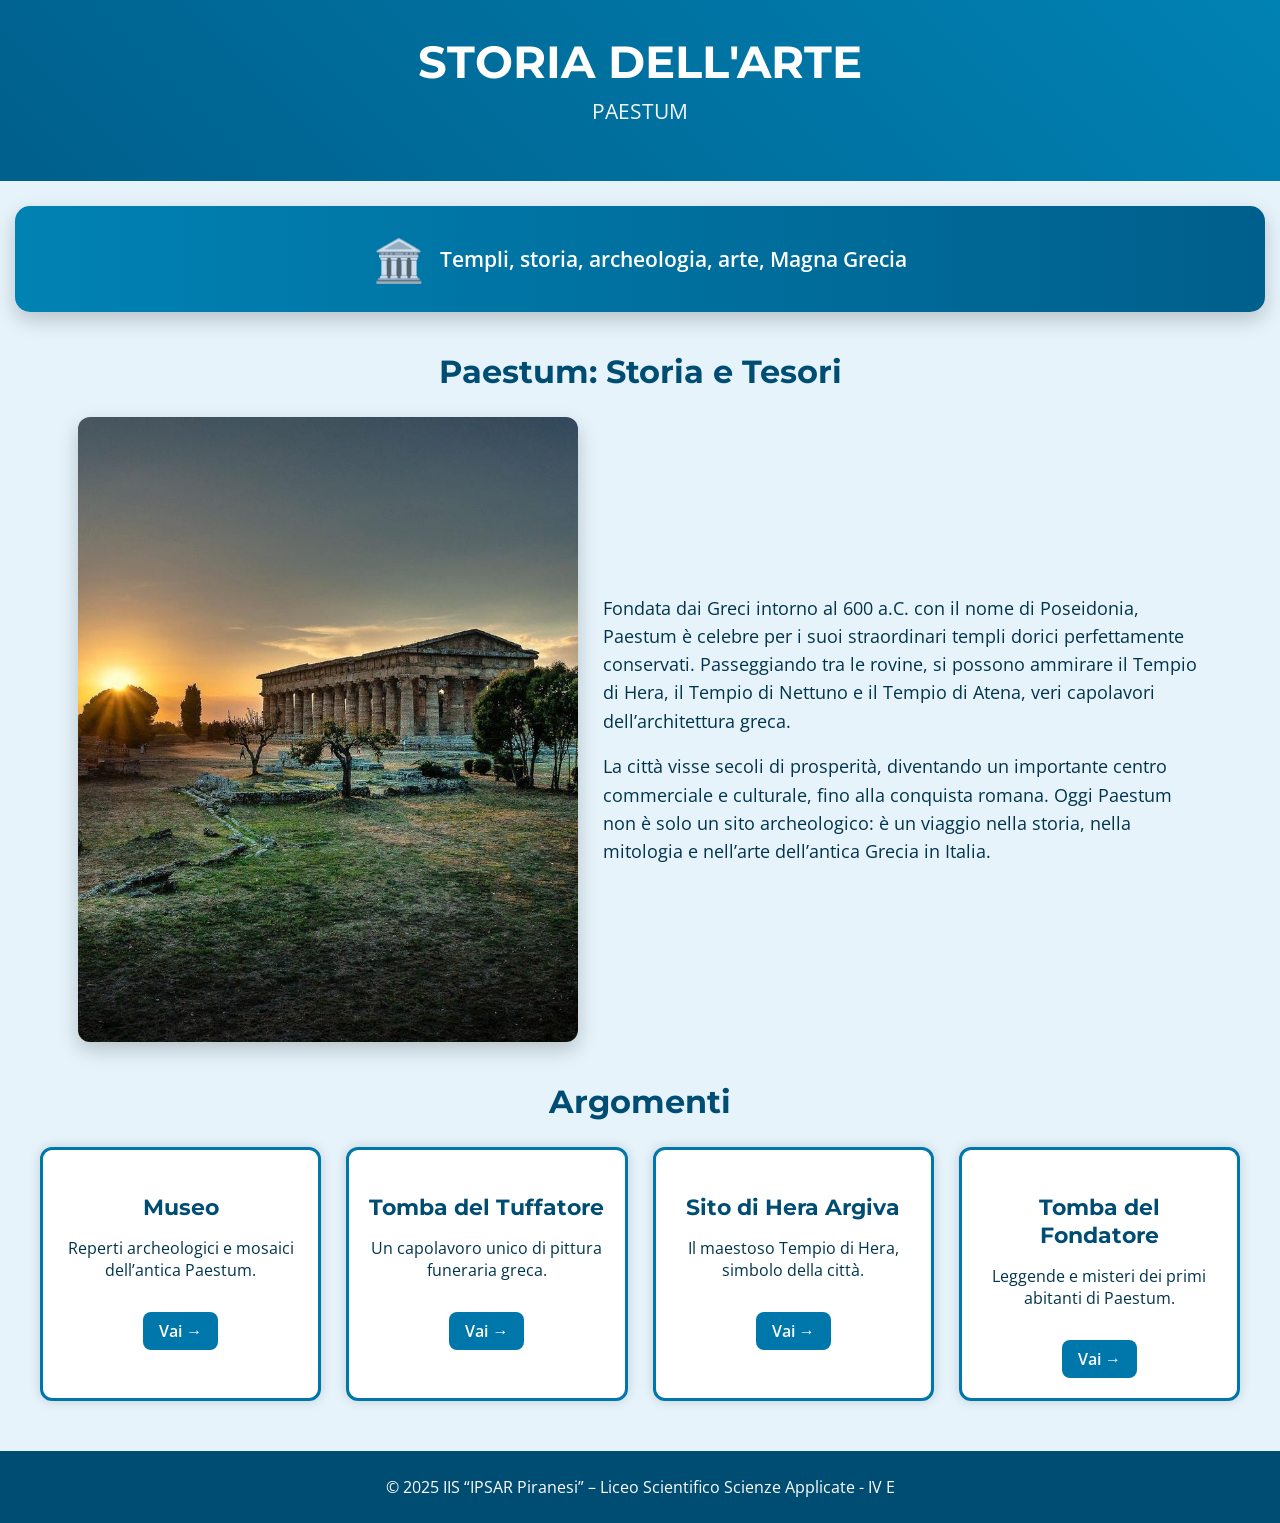
==== index.html @ f509b73d "Add files via upload" ====
<!DOCTYPE html>
<html lang="it">
<head>
    <meta charset="UTF-8">
    <title>Home – Paestum | Liceo Scientifico Scienze Applicate 4E</title>

    <!-- Font -->
    <link href="https://fonts.googleapis.com/css2?family=Montserrat:wght@600;700&family=Open+Sans:wght@400;600&display=swap" rel="stylesheet">

    <style>

        body {
            margin: 0;
            background: #e6f3fb;
            font-family: 'Open Sans', sans-serif;
            color: #333;
        }

        /* ==================== HEADER ==================== */
        header {
            background: linear-gradient(45deg, #005F8C, #0082B3);
            padding: 35px;
            text-align: center;
            color: white;
        }

        header h1 {
            margin: 0;
            font-size: 2.8em;
            font-family: 'Montserrat', sans-serif;
            font-weight: 700;
        }

        header p {
            margin-top: 8px;
            font-size: 1.3em;
            opacity: 0.95;
        }

        /* ==================== HERO BAR ==================== */
        .hero {
            background: linear-gradient(90deg, #0082B3, #005F8C);
            padding: 25px 25px;
            text-align: center;
            font-size: 1.3em;
            font-weight: 600;
            border-radius: 15px;
            box-shadow: 0 8px 20px rgba(0,0,0,0.2);
            margin: 25px auto;
            max-width: 1200px;
            display: flex;
            align-items: center;
            justify-content: center;
            gap: 15px;
            color: white;
        }

        .hero-icon {
            font-size: 2em;
        }

        /* ==================== NAVBAR ==================== */
        nav {
            background: #0077AA;
            padding: 12px;
            text-align: center;
        }

        nav a {
            margin: 0 10px;
            padding: 7px 14px;
            text-decoration: none;
            font-weight: 600;
            color: white;
            border-radius: 5px;
            display: inline-block;
            transition: transform 0.2s ease, background 0.25s, box-shadow 0.25s;
        }

        nav a:hover {
            background: #005F8C;
            transform: scale(1.12);
            box-shadow: 0 0 6px rgba(0,0,0,.25);
        }

        nav a.active {
            background: #004D73;
            transform: scale(1.12);
            box-shadow: 0 0 6px rgba(0,0,0,.3);
        }

        /* ==================== SEZIONI ==================== */
        .section-container {
            max-width: 1200px;
            margin: 40px auto;
            padding: 0 15px;
        }

        .sections-grid {
            display: grid;
            grid-template-columns: repeat(auto-fit, minmax(260px, 1fr));
            gap: 25px;
        }

        .section-card {
            background: white;
            padding: 20px;
            border-radius: 12px;
            border: 3px solid #0077AA;
            box-shadow: 0 0 12px rgba(0,0,0,.15);
            text-align: center;
            transition: transform .25s, box-shadow .25s;
        }

        .section-card:hover {
            transform: translateY(-6px);
            box-shadow: 0 12px 20px rgba(0,0,0,.25);
        }

        .section-card h3 {
            margin-bottom: 10px;
            font-size: 1.4em;
            font-family: 'Montserrat', sans-serif;
            color: #004D73;
        }

        .section-card p {
            font-size: 1em;
            color: #00344d;
        }

        .section-card a {
            display: inline-block;
            margin-top: 15px;
            background: #0077AA;
            color: white;
            padding: 8px 16px;
            border-radius: 8px;
            text-decoration: none;
            font-weight: 600;
            transition: background .25s, transform .25s;
        }

        .section-card a:hover {
            background: #005F8C;
            transform: scale(1.08);
        }

        /* ==================== FOOTER ==================== */
        footer {
            background: #004D73;
            color: white;
            text-align: center;
            padding: 25px;
            margin-top: 50px;
        }

    </style>
</head>

<body>

<header>
    <h1>STORIA DELL'ARTE</h1>
    <p>PAESTUM</p>
</header>

<div class="hero">
    <span class="hero-icon">🏛️</span>
    Templi, storia, archeologia, arte, Magna Grecia
</div>



<!-- ================= STORIA E IMMAGINE================== -->
<div class="section-container">
    <h2 style="text-align:center; font-family:Montserrat; font-size:2em; color:#004D73;">
        Paestum: Storia e Tesori
    </h2>
    <div style="display:flex; flex-wrap:wrap; gap:25px; align-items:center; justify-content:center; margin-top:20px;">
        <img src="paestum.jpg" alt="Veduta dei templi di Paestum" class="paestum-img" style="max-width:500px; width:100%; border-radius:12px; box-shadow:0 8px 20px rgba(0,0,0,0.2);">
        <div style="max-width:600px; font-size:1.1em; color:#00344d; line-height:1.6;">
            <p>Fondata dai Greci intorno al 600 a.C. con il nome di Poseidonia, Paestum è celebre per i suoi straordinari templi dorici perfettamente conservati. Passeggiando tra le rovine, si possono ammirare il Tempio di Hera, il Tempio di Nettuno e il Tempio di Atena, veri capolavori dell’architettura greca.</p>
            <p>La città visse secoli di prosperità, diventando un importante centro commerciale e culturale, fino alla conquista romana. Oggi Paestum non è solo un sito archeologico: è un viaggio nella storia, nella mitologia e nell’arte dell’antica Grecia in Italia.</p>
        </div>
    </div>
</div>



<!-- ==================== MAIN SECTIONS ==================== -->
<div class="section-container">
    <h2 style="text-align:center; font-family:Montserrat; font-size:2em; color:#004D73;">
        Argomenti
    </h2>

    <div class="sections-grid">

        <div class="section-card">
            <h3>Museo</h3>
            <p>Reperti archeologici e mosaici dell’antica Paestum.</p>
            <a href="Museo.html">Vai →</a>
        </div>
        <div class="section-card">
            <h3>Tomba del Tuffatore</h3>
            <p>Un capolavoro unico di pittura funeraria greca.</p>
            <a href="Tuffatore.html">Vai →</a>
        </div>

        <div class="section-card">
            <h3>Sito di Hera Argiva</h3>
            <p>Il maestoso Tempio di Hera, simbolo della città.</p>
            <a href="SitodiHera.html">Vai →</a>
        </div>

        <div class="section-card">
            <h3>Tomba del Fondatore</h3>
            <p>Leggende e misteri dei primi abitanti di Paestum.</p>
            <a href="Fondatore.html">Vai →</a>
        </div>


    </div>
</div>

<footer>
    © 2025 IIS “IPSAR Piranesi” – Liceo Scientifico Scienze Applicate -  IV E
</footer>

</body>
</html>
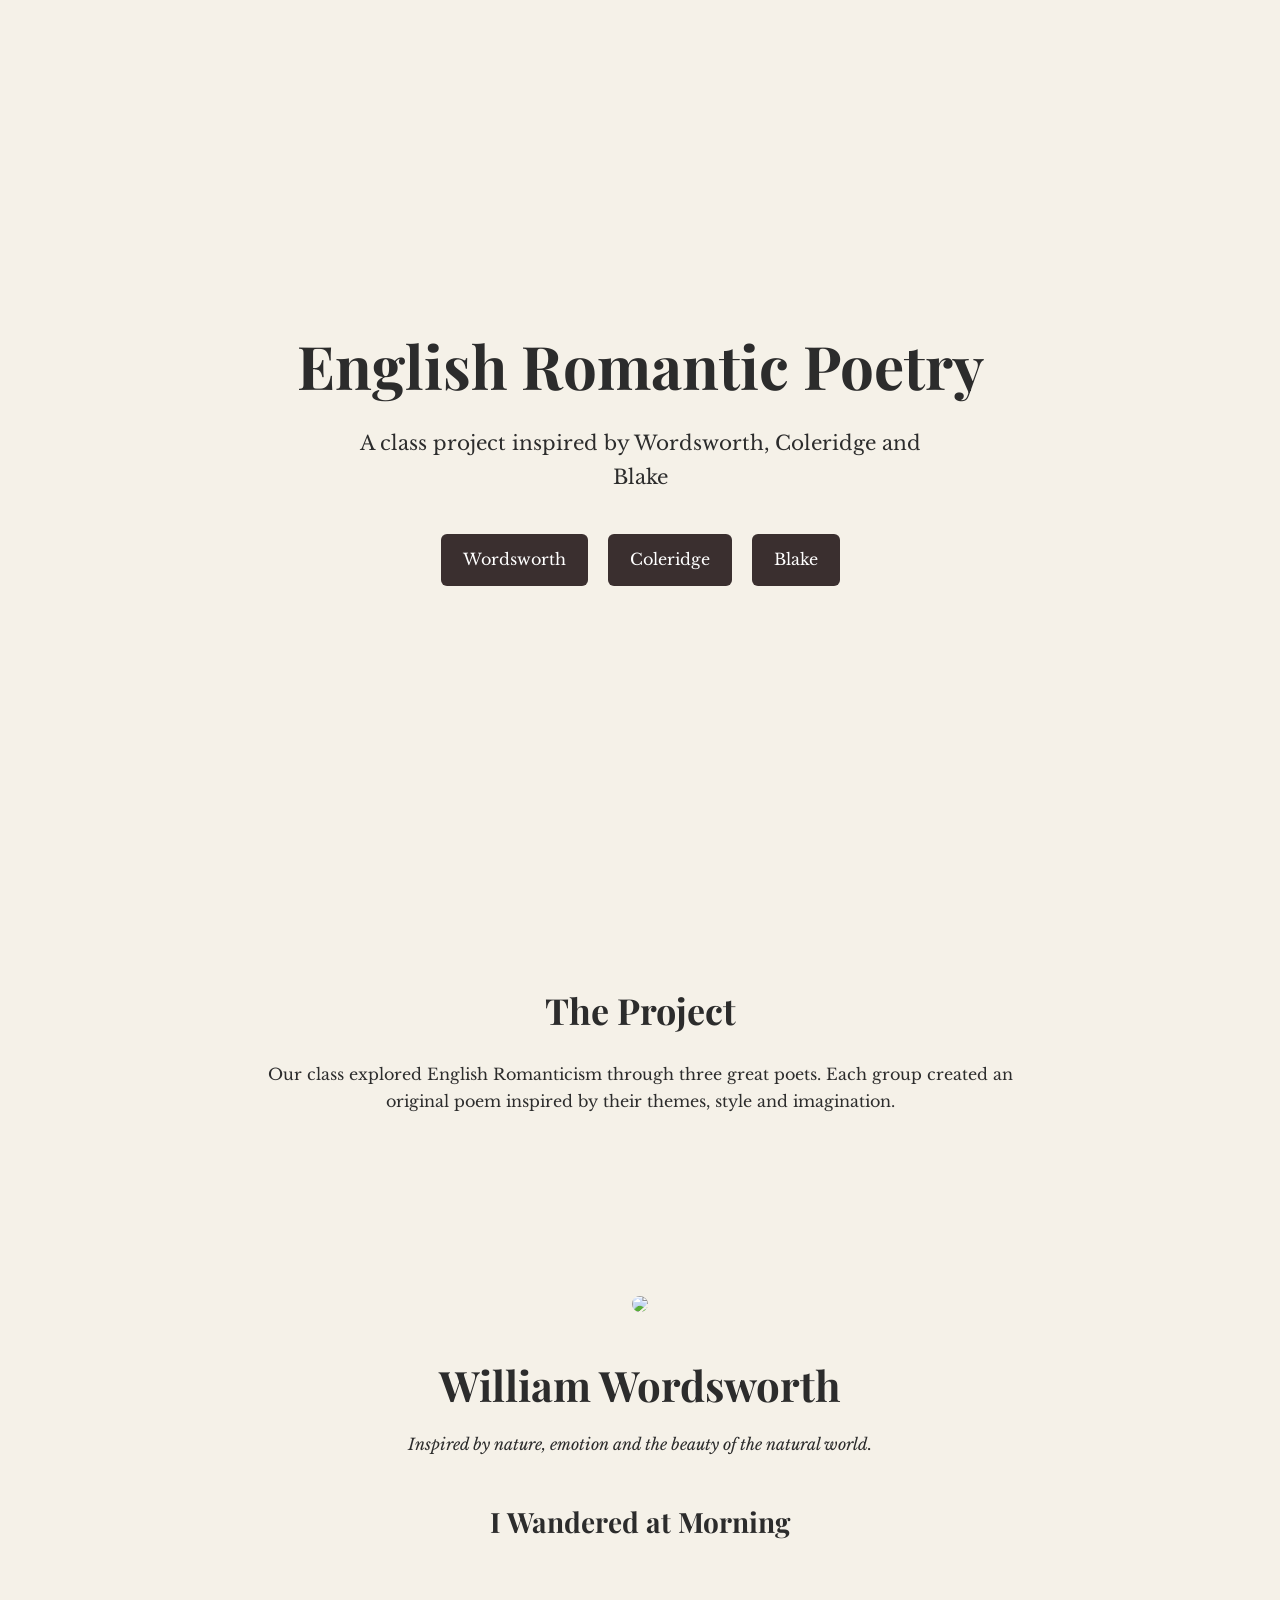
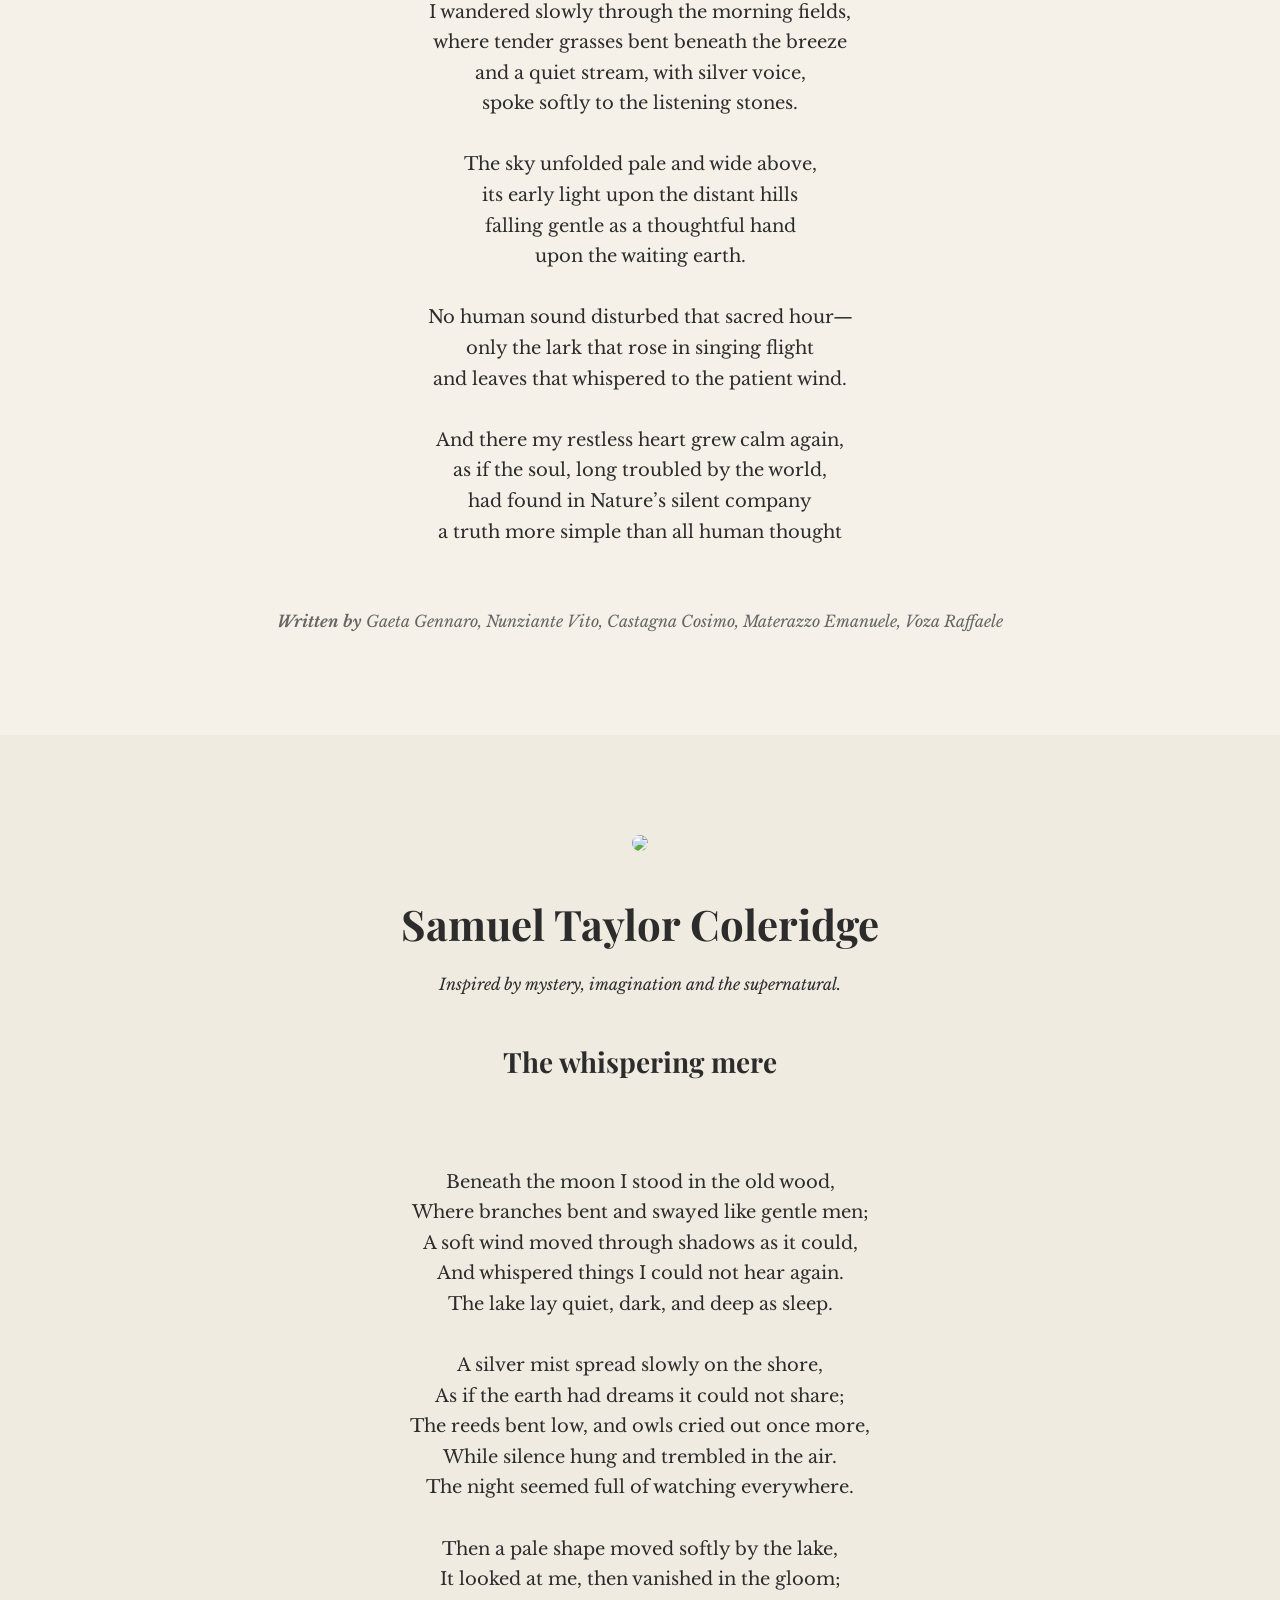
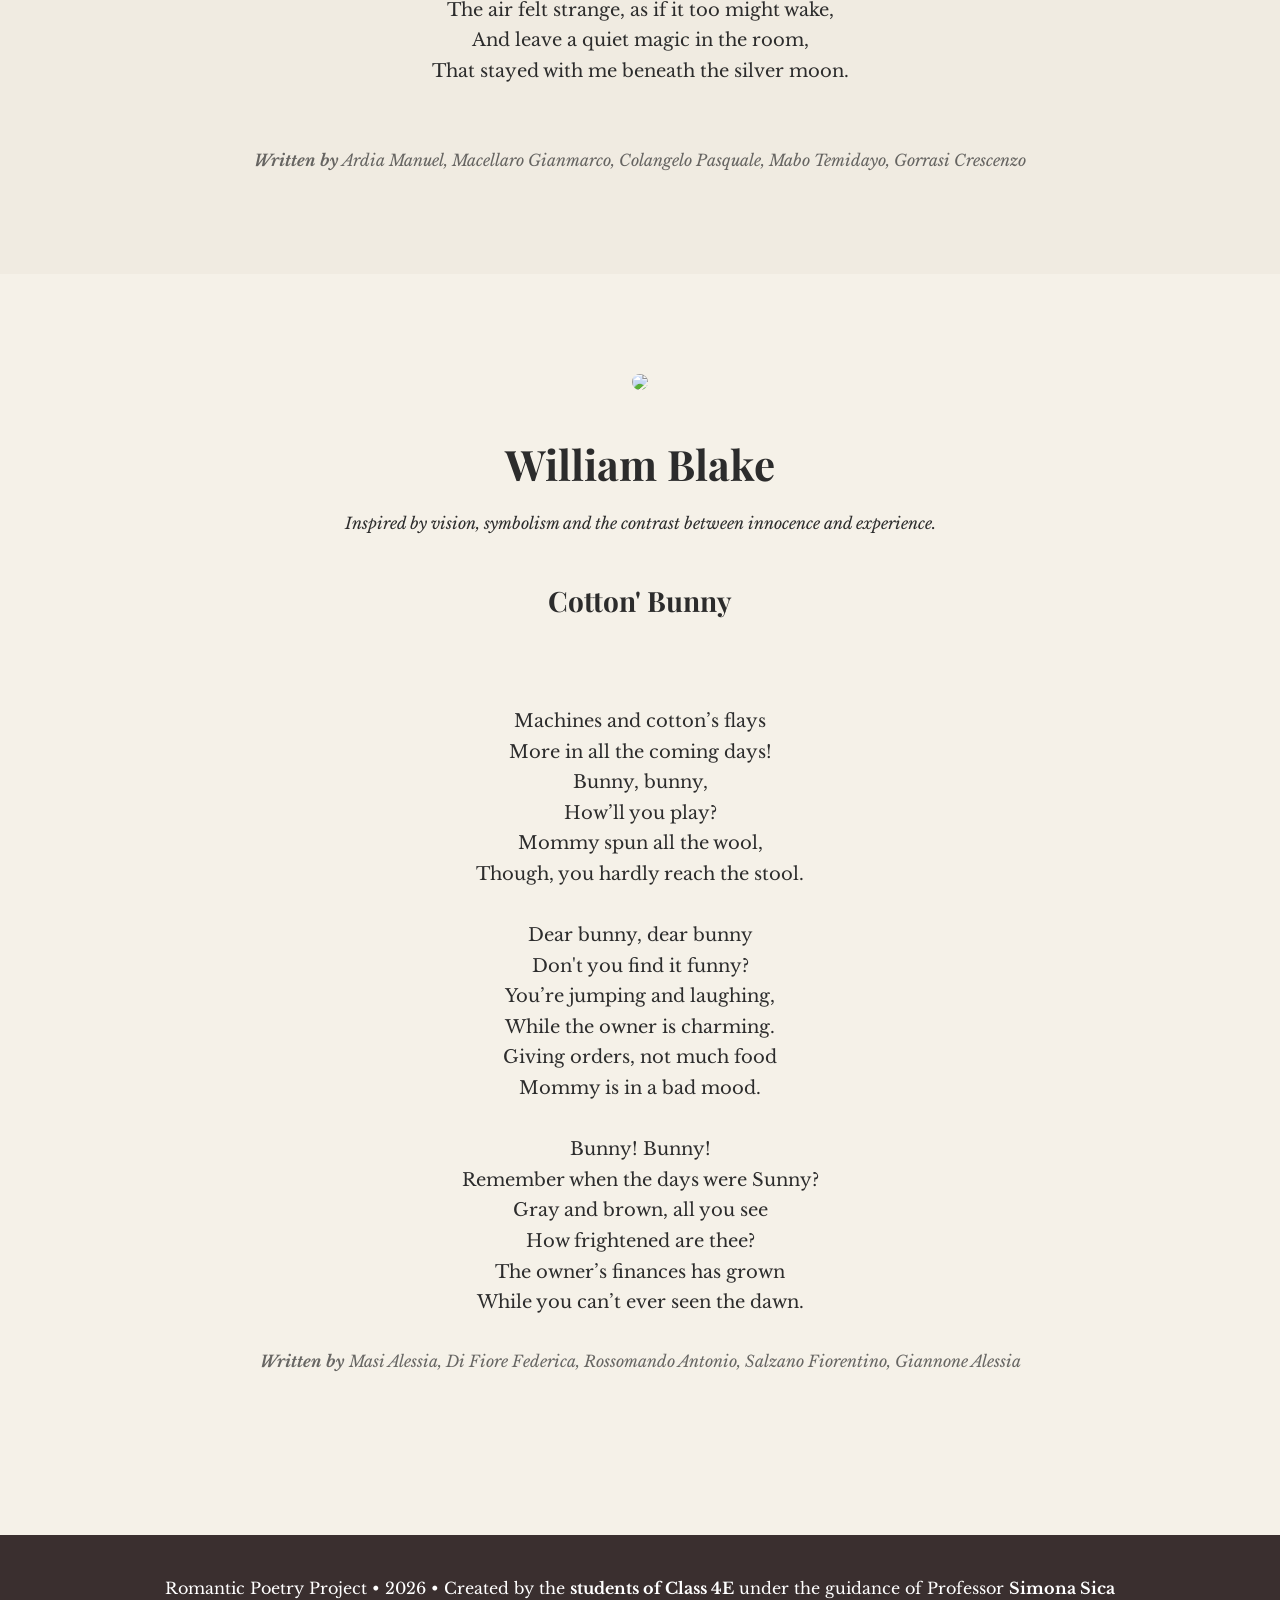
==== commit 6982d083: "index.html" ====
--- a/index.html
+++ b/index.html
@@ -1,233 +1,177 @@
 <!DOCTYPE html>
-<html lang="it">
+<html lang="en">
+
 <head>
-    <meta charset="UTF-8">
-    <title>Home – Paestum | Liceo Scientifico Scienze Applicate 4E</title>
 
-    <!-- Font -->
-    <link href="https://fonts.googleapis.com/css2?family=Montserrat:wght@600;700&family=Open+Sans:wght@400;600&display=swap" rel="stylesheet">
+<meta charset="UTF-8">
+<meta name="viewport" content="width=device-width, initial-scale=1.0">
 
-    <style>
+<title>Romantic Poetry Project</title>
 
-        body {
-            margin: 0;
-            background: #e6f3fb;
-            font-family: 'Open Sans', sans-serif;
-            color: #333;
-        }
+<link rel="stylesheet" href="style.css">
 
-        /* ==================== HEADER ==================== */
-        header {
-            background: linear-gradient(45deg, #005F8C, #0082B3);
-            padding: 35px;
-            text-align: center;
-            color: white;
-        }
-
-        header h1 {
-            margin: 0;
-            font-size: 2.8em;
-            font-family: 'Montserrat', sans-serif;
-            font-weight: 700;
-        }
-
-        header p {
-            margin-top: 8px;
-            font-size: 1.3em;
-            opacity: 0.95;
-        }
-
-        /* ==================== HERO BAR ==================== */
-        .hero {
-            background: linear-gradient(90deg, #0082B3, #005F8C);
-            padding: 25px 25px;
-            text-align: center;
-            font-size: 1.3em;
-            font-weight: 600;
-            border-radius: 15px;
-            box-shadow: 0 8px 20px rgba(0,0,0,0.2);
-            margin: 25px auto;
-            max-width: 1200px;
-            display: flex;
-            align-items: center;
-            justify-content: center;
-            gap: 15px;
-            color: white;
-        }
-
-        .hero-icon {
-            font-size: 2em;
-        }
-
-        /* ==================== NAVBAR ==================== */
-        nav {
-            background: #0077AA;
-            padding: 12px;
-            text-align: center;
-        }
-
-        nav a {
-            margin: 0 10px;
-            padding: 7px 14px;
-            text-decoration: none;
-            font-weight: 600;
-            color: white;
-            border-radius: 5px;
-            display: inline-block;
-            transition: transform 0.2s ease, background 0.25s, box-shadow 0.25s;
-        }
-
-        nav a:hover {
-            background: #005F8C;
-            transform: scale(1.12);
-            box-shadow: 0 0 6px rgba(0,0,0,.25);
-        }
-
-        nav a.active {
-            background: #004D73;
-            transform: scale(1.12);
-            box-shadow: 0 0 6px rgba(0,0,0,.3);
-        }
-
-        /* ==================== SEZIONI ==================== */
-        .section-container {
-            max-width: 1200px;
-            margin: 40px auto;
-            padding: 0 15px;
-        }
-
-        .sections-grid {
-            display: grid;
-            grid-template-columns: repeat(auto-fit, minmax(260px, 1fr));
-            gap: 25px;
-        }
-
-        .section-card {
-            background: white;
-            padding: 20px;
-            border-radius: 12px;
-            border: 3px solid #0077AA;
-            box-shadow: 0 0 12px rgba(0,0,0,.15);
-            text-align: center;
-            transition: transform .25s, box-shadow .25s;
-        }
-
-        .section-card:hover {
-            transform: translateY(-6px);
-            box-shadow: 0 12px 20px rgba(0,0,0,.25);
-        }
-
-        .section-card h3 {
-            margin-bottom: 10px;
-            font-size: 1.4em;
-            font-family: 'Montserrat', sans-serif;
-            color: #004D73;
-        }
-
-        .section-card p {
-            font-size: 1em;
-            color: #00344d;
-        }
-
-        .section-card a {
-            display: inline-block;
-            margin-top: 15px;
-            background: #0077AA;
-            color: white;
-            padding: 8px 16px;
-            border-radius: 8px;
-            text-decoration: none;
-            font-weight: 600;
-            transition: background .25s, transform .25s;
-        }
-
-        .section-card a:hover {
-            background: #005F8C;
-            transform: scale(1.08);
-        }
-
-        /* ==================== FOOTER ==================== */
-        footer {
-            background: #004D73;
-            color: white;
-            text-align: center;
-            padding: 25px;
-            margin-top: 50px;
-        }
-
-    </style>
 </head>
 
 <body>
 
 <header>
-    <h1>STORIA DELL'ARTE</h1>
-    <p>PAESTUM</p>
+
+<h1>English Romantic Poetry</h1>
+
+<p>A class project inspired by Wordsworth, Coleridge and Blake</p>
+
+<div class="nav-buttons">
+
+<a href="#wordsworth">Wordsworth</a>
+<a href="#coleridge">Coleridge</a>
+<a href="#blake">Blake</a>
+
+</div>
+
 </header>
 
-<div class="hero">
-    <span class="hero-icon">🏛️</span>
-    Templi, storia, archeologia, arte, Magna Grecia
-</div>
+
+<section class="intro">
+
+<h2>The Project</h2>
+
+<p>
+Our class explored English Romanticism through three great poets.
+Each group created an original poem inspired by their themes,
+style and imagination.
+</p>
+
+</section>
 
 
+<section id="wordsworth" class="poet-section">
 
-<!-- ================= STORIA E IMMAGINE================== -->
-<div class="section-container">
-    <h2 style="text-align:center; font-family:Montserrat; font-size:2em; color:#004D73;">
-        Paestum: Storia e Tesori
-    </h2>
-    <div style="display:flex; flex-wrap:wrap; gap:25px; align-items:center; justify-content:center; margin-top:20px;">
-        <img src="paestum.jpg" alt="Veduta dei templi di Paestum" class="paestum-img" style="max-width:500px; width:100%; border-radius:12px; box-shadow:0 8px 20px rgba(0,0,0,0.2);">
-        <div style="max-width:600px; font-size:1.1em; color:#00344d; line-height:1.6;">
-            <p>Fondata dai Greci intorno al 600 a.C. con il nome di Poseidonia, Paestum è celebre per i suoi straordinari templi dorici perfettamente conservati. Passeggiando tra le rovine, si possono ammirare il Tempio di Hera, il Tempio di Nettuno e il Tempio di Atena, veri capolavori dell’architettura greca.</p>
-            <p>La città visse secoli di prosperità, diventando un importante centro commerciale e culturale, fino alla conquista romana. Oggi Paestum non è solo un sito archeologico: è un viaggio nella storia, nella mitologia e nell’arte dell’antica Grecia in Italia.</p>
-        </div>
-    </div>
-</div>
+<img class="poet-image" src="Word.jpg">
+
+<h2 class="poet-name">William Wordsworth</h2>
+
+<p class="poet-description">
+Inspired by nature, emotion and the beauty of the natural world.
+</p>
+
+<h3 class="poem-title">I Wandered at Morning</h3>
+
+<p class="poem">
+I wandered slowly through the morning fields,
+where tender grasses bent beneath the breeze
+and a quiet stream, with silver voice,
+spoke softly to the listening stones.
+
+The sky unfolded pale and wide above,
+its early light upon the distant hills
+falling gentle as a thoughtful hand
+upon the waiting earth.
+
+No human sound disturbed that sacred hour—
+only the lark that rose in singing flight
+and leaves that whispered to the patient wind.
+
+And there my restless heart grew calm again,
+as if the soul, long troubled by the world,
+had found in Nature’s silent company
+a truth more simple than all human thought
+
+</p>
+
+<p class="group"><b>Written by</b> Gaeta Gennaro, Nunziante Vito, Castagna Cosimo, Materazzo Emanuele, Voza Raffaele</p>
+
+</section>
 
 
+<section id="coleridge" class="poet-section">
 
-<!-- ==================== MAIN SECTIONS ==================== -->
-<div class="section-container">
-    <h2 style="text-align:center; font-family:Montserrat; font-size:2em; color:#004D73;">
-        Argomenti
-    </h2>
+<img class="poet-image" src="Coleridge.jpg">
 
-    <div class="sections-grid">
+<h2 class="poet-name">Samuel Taylor Coleridge</h2>
 
-        <div class="section-card">
-            <h3>Museo</h3>
-            <p>Reperti archeologici e mosaici dell’antica Paestum.</p>
-            <a href="Museo.html">Vai →</a>
-        </div>
-        <div class="section-card">
-            <h3>Tomba del Tuffatore</h3>
-            <p>Un capolavoro unico di pittura funeraria greca.</p>
-            <a href="Tuffatore.html">Vai →</a>
-        </div>
+<p class="poet-description">
+Inspired by mystery, imagination and the supernatural.
+</p>
 
-        <div class="section-card">
-            <h3>Sito di Hera Argiva</h3>
-            <p>Il maestoso Tempio di Hera, simbolo della città.</p>
-            <a href="SitodiHera.html">Vai →</a>
-        </div>
+<h3 class="poem-title">The whispering mere</h3>
 
-        <div class="section-card">
-            <h3>Tomba del Fondatore</h3>
-            <p>Leggende e misteri dei primi abitanti di Paestum.</p>
-            <a href="Fondatore.html">Vai →</a>
-        </div>
+<p class="poem">
+
+Beneath the moon I stood in the old wood,
+Where branches bent and swayed like gentle men;
+A soft wind moved through shadows as it could,
+And whispered things I could not hear again.
+The lake lay quiet, dark, and deep as sleep.
+
+A silver mist spread slowly on the shore,
+As if the earth had dreams it could not share;
+The reeds bent low, and owls cried out once more,
+While silence hung and trembled in the air.
+The night seemed full of watching everywhere.
+
+Then a pale shape moved softly by the lake,
+It looked at me, then vanished in the gloom;
+The air felt strange, as if it too might wake,
+And leave a quiet magic in the room,
+That stayed with me beneath the silver moon.
+
+</p>
+
+<p class="group"><b>Written by</b> Ardia Manuel, Macellaro Gianmarco, Colangelo Pasquale, Mabo Temidayo, Gorrasi Crescenzo</p>
+
+</section>
 
 
-    </div>
-</div>
+<section id="blake" class="poet-section">
+
+<img class="poet-image" src="Blake.jpg">
+
+<h2 class="poet-name">William Blake</h2>
+
+<p class="poet-description">
+Inspired by vision, symbolism and the contrast between innocence and experience.
+</p>
+
+<h3 class="poem-title">Cotton' Bunny</h3>
+
+<p class="poem">
+
+Machines and cotton’s flays
+More in all the coming days!
+Bunny, bunny,
+How’ll you play?
+Mommy spun all the wool,
+Though, you hardly reach the stool.
+
+Dear bunny, dear bunny
+Don't you find it funny?
+You’re jumping and laughing,
+While the owner is charming.
+Giving orders, not much food
+Mommy is in a bad mood.
+
+Bunny! Bunny!
+Remember when the days were Sunny?
+Gray and brown, all you see
+How frightened are thee?
+The owner’s finances has grown
+While you can’t ever seen the dawn.
+</p>
+
+<p class="group"><b>Written by</b> Masi Alessia, Di Fiore Federica, Rossomando Antonio, Salzano Fiorentino, Giannone Alessia</p>
+
+</section>
+
 
 <footer>
-    © 2025 IIS “IPSAR Piranesi” – Liceo Scientifico Scienze Applicate -  IV E
+
+<p>Romantic Poetry Project • 2026 •
+ Created by the <b>students of Class 4E</b> under the guidance of Professor <b>Simona Sica</b></p>
+
 </footer>
 
+<script src="script.js"></script>
+
 </body>
+
 </html>
-
-
--- a/style.css
+++ b/style.css
@@ -0,0 +1,163 @@
+/* FONT */
+@import url('https://fonts.googleapis.com/css2?family=Playfair+Display:wght@400;600&family=Libre+Baskerville&display=swap');
+
+/* RESET BASE */
+*{
+    margin:0;
+    padding:0;
+    box-sizing:border-box;
+}
+
+/* BODY */
+
+body{
+    background:#f5f1e8;
+    color:#2c2c2c;
+    font-family:'Libre Baskerville', serif;
+    line-height:1.7;
+}
+
+/* HEADER */
+
+header{
+    height:100vh;
+    display:flex;
+    flex-direction:column;
+    justify-content:center;
+    align-items:center;
+    text-align:center;
+    padding:20px;
+}
+
+header h1{
+    font-family:'Playfair Display', serif;
+    font-size:60px;
+    margin-bottom:10px;
+}
+
+header p{
+    font-size:20px;
+    margin-bottom:40px;
+    max-width:600px;
+}
+
+/* NAV BUTTONS */
+
+.nav-buttons{
+    display:flex;
+    gap:20px;
+}
+
+.nav-buttons a{
+    text-decoration:none;
+    color:white;
+    background:#3a2f2f;
+    padding:12px 22px;
+    border-radius:6px;
+    transition:0.3s;
+    font-size:16px;
+}
+
+.nav-buttons a:hover{
+    background:#5a4a4a;
+}
+
+/* INTRO SECTION */
+
+.intro{
+    padding:80px 20px;
+    text-align:center;
+    max-width:800px;
+    margin:auto;
+}
+
+.intro h2{
+    font-family:'Playfair Display', serif;
+    font-size:36px;
+    margin-bottom:20px;
+}
+
+/* POET SECTIONS */
+
+.poet-section{
+    padding:100px 20px;
+    text-align:center;
+}
+
+.poet-section:nth-child(even){
+    background:#f0ebe1;
+}
+
+.poet-name{
+    font-family:'Playfair Display', serif;
+    font-size:42px;
+    margin-bottom:10px;
+}
+
+.poet-description{
+    font-style:italic;
+    margin-bottom:40px;
+}
+
+/* POET IMAGE */
+
+.poet-image{
+    width:200px;
+    border-radius:10px;
+    margin-bottom:30px;
+}
+
+/* POEM TITLE */
+
+.poem-title{
+    font-family:'Playfair Display', serif;
+    font-size:28px;
+    margin-bottom:20px;
+}
+
+/* POEM TEXT */
+
+.poem{
+    white-space:pre-line;
+    font-size:18px;
+    max-width:600px;
+    margin:auto;
+    margin-bottom:30px;
+}
+
+/* GROUP */
+
+.group{
+    font-style:italic;
+    opacity:0.7;
+}
+
+/* FOOTER */
+
+footer{
+    text-align:center;
+    padding:40px;
+    background:#3a2f2f;
+    color:white;
+    margin-top:60px;
+}
+
+/* RESPONSIVE */
+
+@media(max-width:768px){
+
+header h1{
+    font-size:40px;
+}
+
+.poet-name{
+    font-size:32px;
+}
+
+.poem{
+    font-size:16px;
+}
+
+}
+
+
